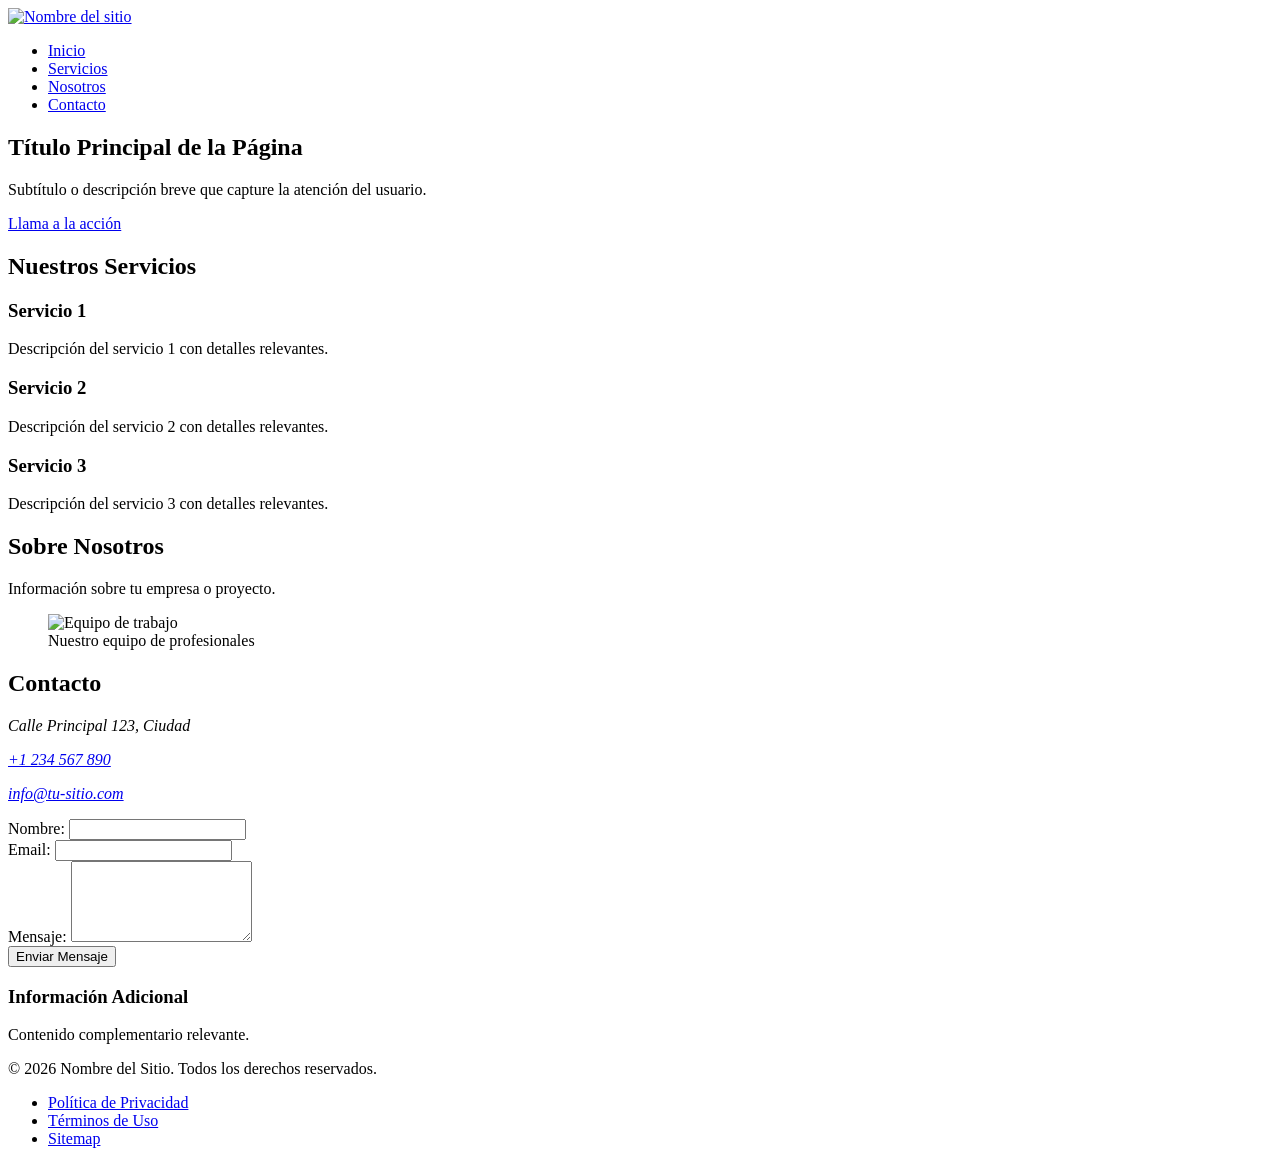
==== index.html @ bb4e2e6b "feat: estructura HTML semántica con SEO y favicon PWA-ready" ====
<!DOCTYPE html>
<html lang="es">
<head>
    <meta charset="UTF-8">
    <meta name="viewport" content="width=device-width, initial-scale=1.0">
    <meta name="description" content="portafolio personal">
    <meta name="keywords" content="portafolio, desarrollo web, programación">
    <meta name="author" content="valentin florez arbelaez">
    <meta name="robots" content="index, follow">
    
    <!-- Open Graph para redes sociales -->
    <meta property="og:title" content="mi portafolio profesional">
    <meta property="og:description" content="mi portafolio profesional">
    <meta property="og:type" content="website">
    <meta property="og:url" content="https://tu-sitio.com">
    <meta property="og:image" content="https://tu-sitio.com/imagen-og.jpg">
    
    <!-- Twitter Card -->
    <meta name="twitter:card" content="summary_large_image">
    <meta name="twitter:title" content="mi portafolio profesional">
    <meta name="twitter:description" content="mi portafolio profesional">
    
    <title>mi portafolio profesional</title>
    
    <link rel="icon" type="image/png" href="/images/favicon-96x96.png" sizes="96x96" />
    <link rel="icon" type="image/svg+xml" href="/images/favicon.svg" />
    <link rel="shortcut icon" href="/images/favicon.ico" />
    <link rel="apple-touch-icon" sizes="180x180" href="/images/apple-touch-icon.png" />
    <meta name="apple-mobile-web-app-title" content="Mi portafolio" />
    <link rel="manifest" href="/images/site.webmanifest" />
    
    <!-- CSS -->
    <link rel="stylesheet" href="styles.css">
</head>
<body>
    <!-- Header principal -->
    <header role="banner">
        <div class="container">
            <a href="/" class="logo">
                <img src="logo.png" alt="Nombre del sitio">
            </a>
            
            <!-- Navegación principal -->
            <nav role="navigation" aria-label="Navegación principal">
                <ul>
                    <li><a href="#inicio">Inicio</a></li>
                    <li><a href="#servicios">Servicios</a></li>
                    <li><a href="#nosotros">Nosotros</a></li>
                    <li><a href="#contacto">Contacto</a></li>
                </ul>
            </nav>
        </div>
    </header>
    
    <!-- Contenido principal -->
    <main role="main">
        <!-- Sección Hero -->
        <section id="inicio" aria-labelledby="hero-title">
            <div class="container">
                <h1 id="hero-title">Título Principal de la Página</h1>
                <p>Subtítulo o descripción breve que capture la atención del usuario.</p>
                <a href="#contacto" class="cta-button">Llama a la acción</a>
            </div>
        </section>
        
        <!-- Sección de servicios -->
        <section id="servicios" aria-labelledby="servicios-title">
            <div class="container">
                <h2 id="servicios-title">Nuestros Servicios</h2>
                
                <article class="service">
                    <h3>Servicio 1</h3>
                    <p>Descripción del servicio 1 con detalles relevantes.</p>
                </article>
                
                <article class="service">
                    <h3>Servicio 2</h3>
                    <p>Descripción del servicio 2 con detalles relevantes.</p>
                </article>
                
                <article class="service">
                    <h3>Servicio 3</h3>
                    <p>Descripción del servicio 3 con detalles relevantes.</p>
                </article>
            </div>
        </section>
        
        <!-- Sección sobre nosotros -->
        <section id="nosotros" aria-labelledby="nosotros-title">
            <div class="container">
                <h2 id="nosotros-title">Sobre Nosotros</h2>
                <p>Información sobre tu empresa o proyecto.</p>
                
                <figure>
                    <img src="equipo.jpg" alt="Equipo de trabajo">
                    <figcaption>Nuestro equipo de profesionales</figcaption>
                </figure>
            </div>
        </section>
        
        <!-- Sección de contacto -->
        <section id="contacto" aria-labelledby="contacto-title">
            <div class="container">
                <h2 id="contacto-title">Contacto</h2>
                
                <address>
                    <p>Calle Principal 123, Ciudad</p>
                    <p><a href="tel:+1234567890">+1 234 567 890</a></p>
                    <p><a href="mailto:info@tu-sitio.com">info@tu-sitio.com</a></p>
                </address>
                
                <form action="/enviar-formulario" method="POST">
                    <div class="form-group">
                        <label for="nombre">Nombre:</label>
                        <input type="text" id="nombre" name="nombre" required>
                    </div>
                    
                    <div class="form-group">
                        <label for="email">Email:</label>
                        <input type="email" id="email" name="email" required>
                    </div>
                    
                    <div class="form-group">
                        <label for="mensaje">Mensaje:</label>
                        <textarea id="mensaje" name="mensaje" rows="5" required></textarea>
                    </div>
                    
                    <button type="submit">Enviar Mensaje</button>
                </form>
            </div>
        </section>
    </main>
    
    <!-- Sidebar opcional -->
    <aside role="complementary" aria-label="Información adicional">
        <div class="container">
            <h3>Información Adicional</h3>
            <p>Contenido complementario relevante.</p>
        </div>
    </aside>
    
    <!-- Footer -->
    <footer role="contentinfo">
        <div class="container">
            <p>&copy; <time datetime="2026">2026</time> Nombre del Sitio. Todos los derechos reservados.</p>
            
            <nav aria-label="Navegación del footer">
                <ul>
                    <li><a href="/privacidad">Política de Privacidad</a></li>
                    <li><a href="/terminos">Términos de Uso</a></li>
                    <li><a href="/sitemap.xml">Sitemap</a></li>
                </ul>
            </nav>
        </div>
    </footer>
    
    <!-- JavaScript -->
    <script src="script.js" defer></script>
</body>
</html>
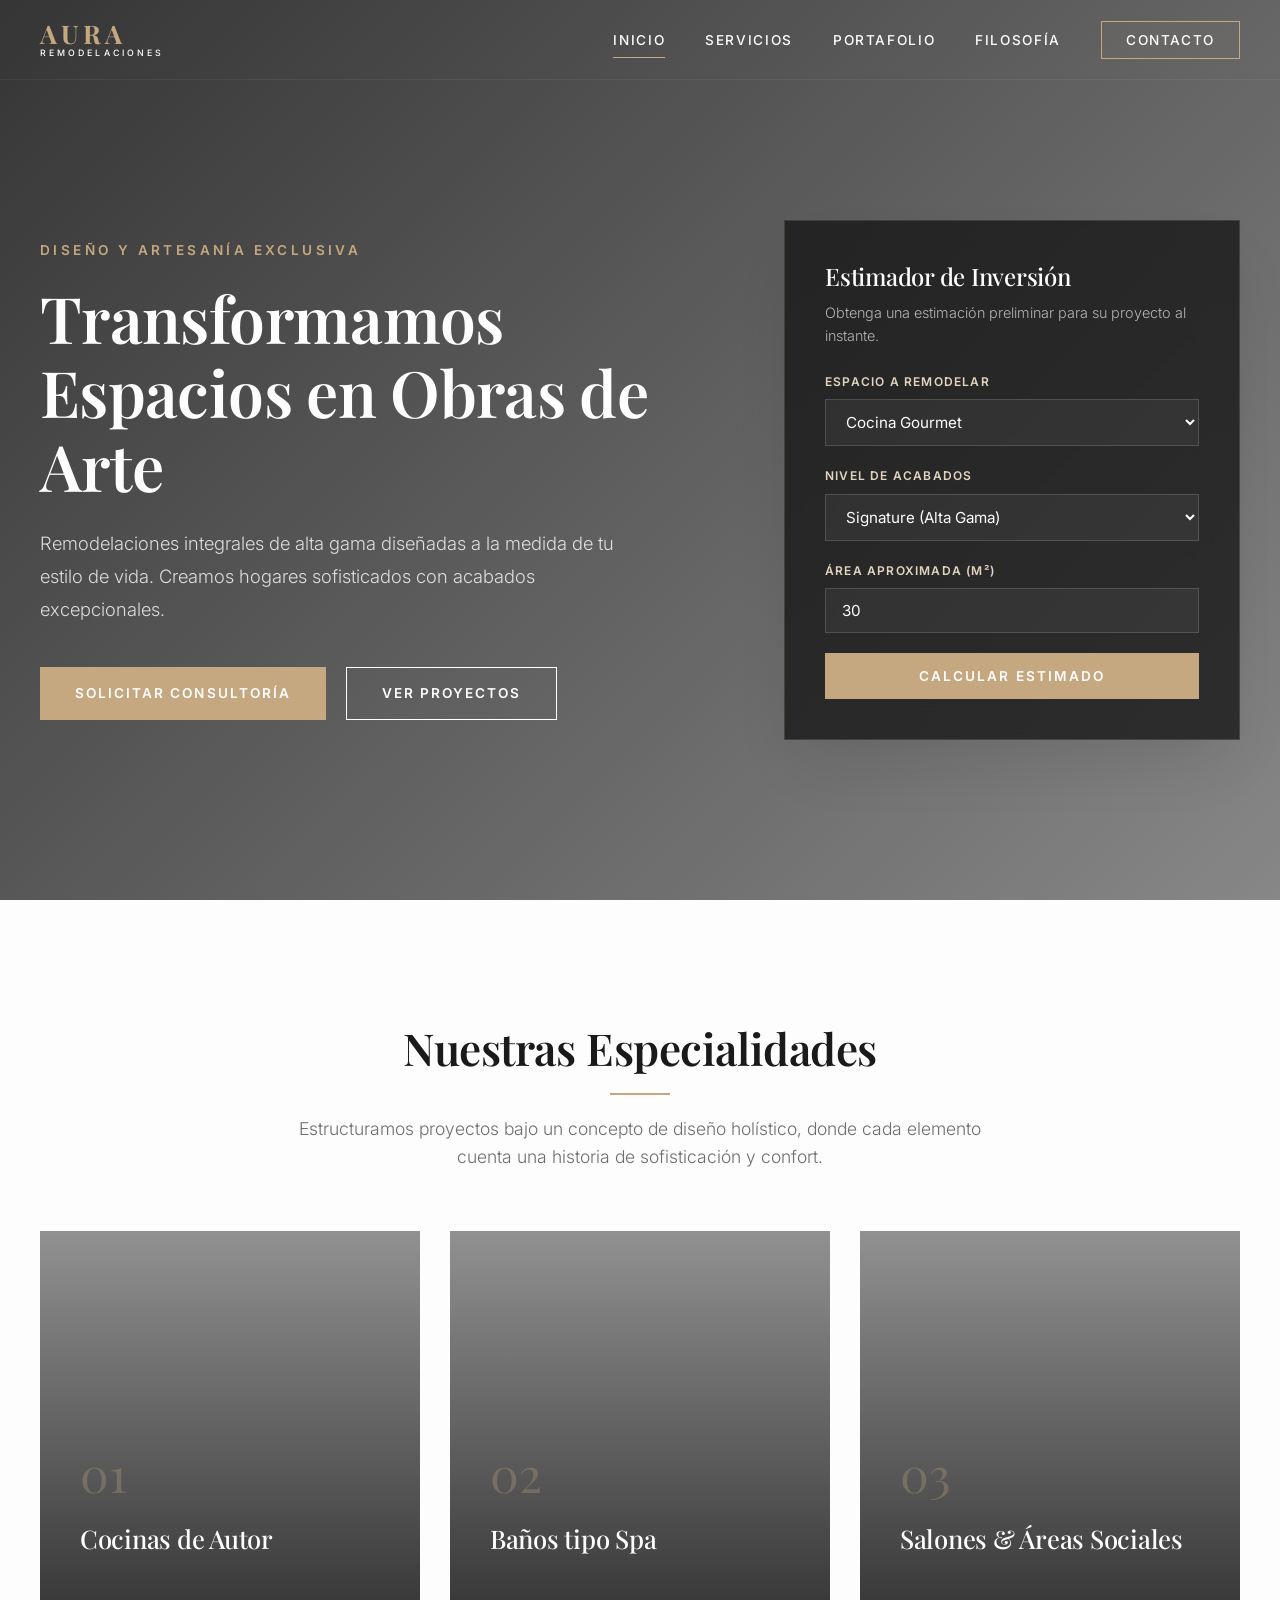
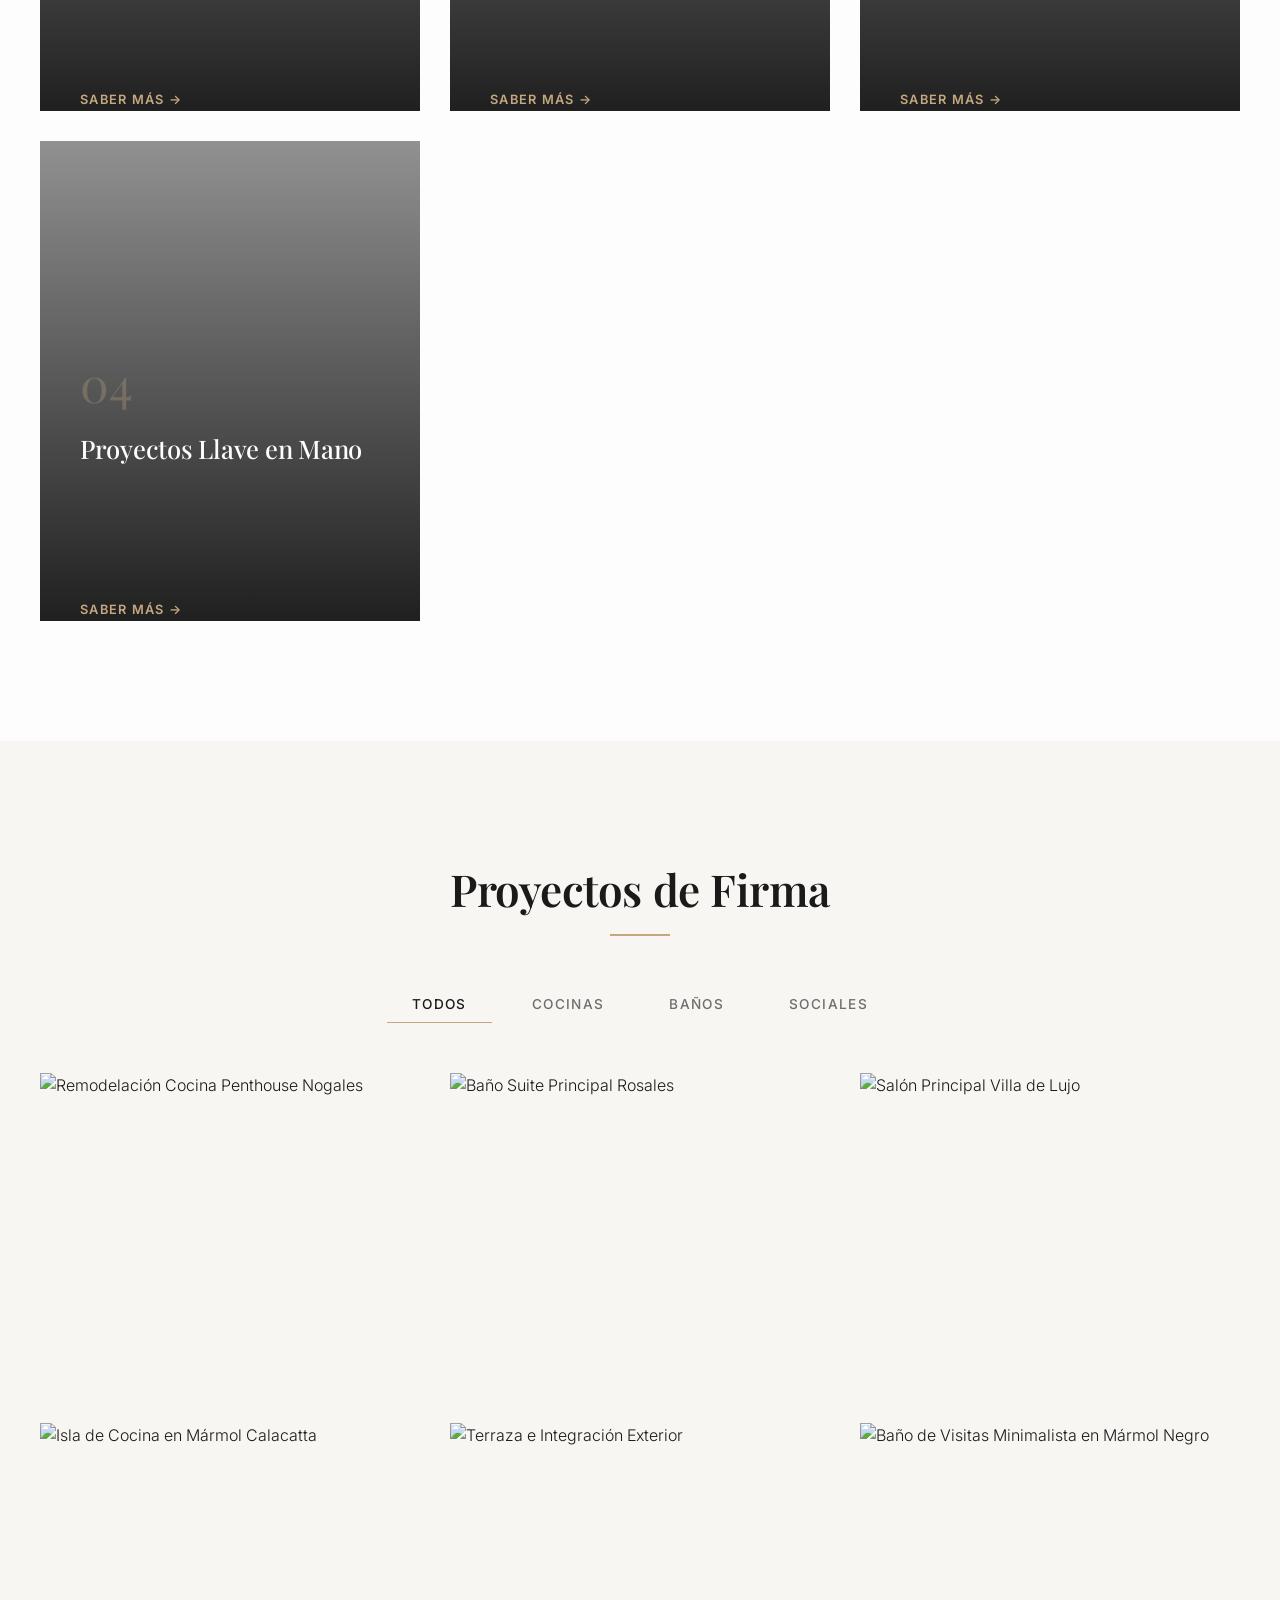
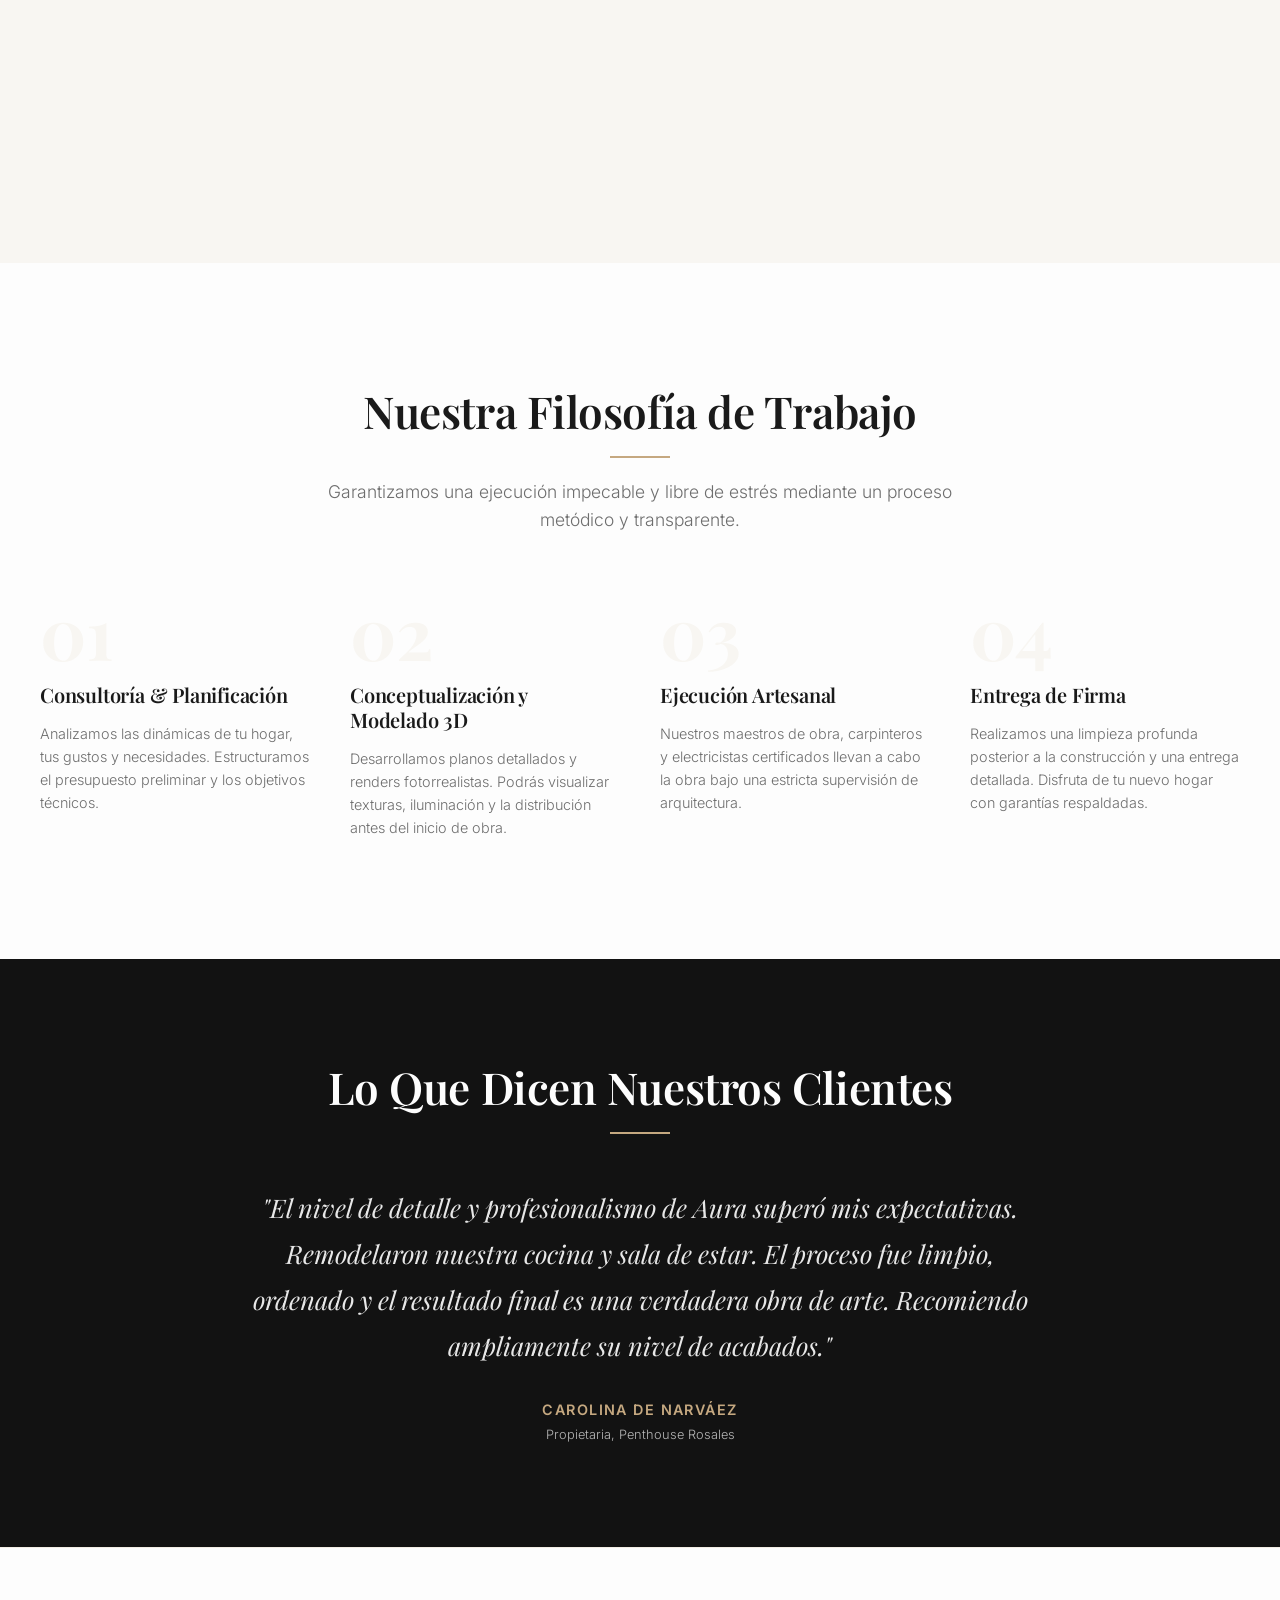
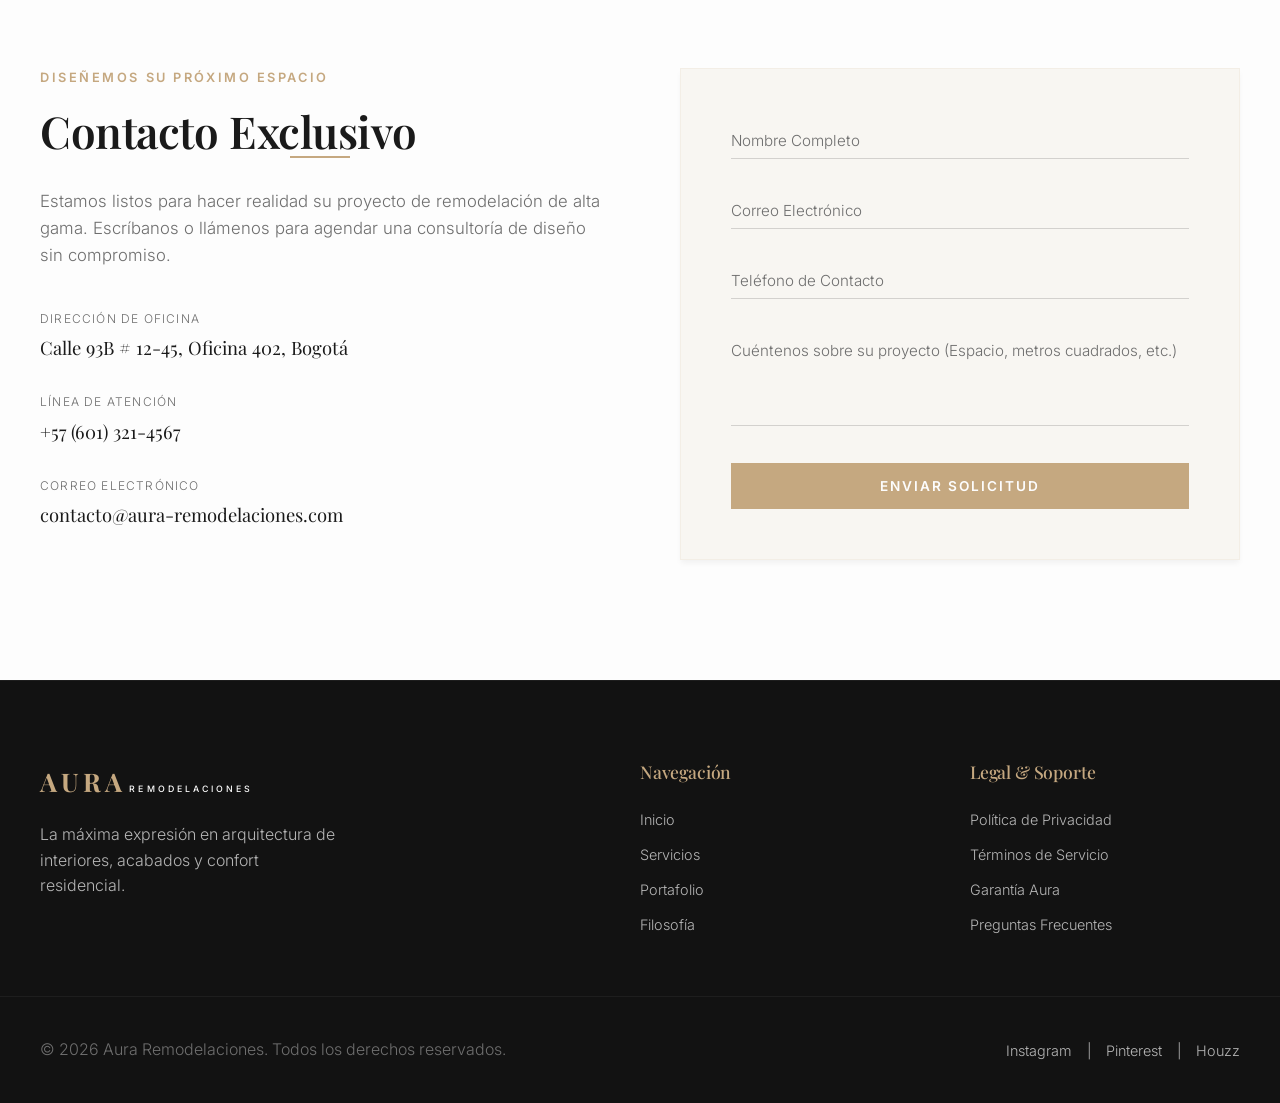
==== commit 8fbd90d0: "feat: agregar archivos CSS, JS y configuración VSCode" ====
--- a/index.html
+++ b/index.html
@@ -3,154 +3,423 @@
 <head>
     <meta charset="UTF-8">
     <meta name="viewport" content="width=device-width, initial-scale=1.0">
-    <meta name="description" content="portafolio personal">
-    <meta name="keywords" content="portafolio, desarrollo web, programación">
-    <meta name="author" content="valentin florez arbelaez">
+    <meta name="description" content="Aura Remodelaciones Premium - Firma de arquitectura y diseño especializada en remodelaciones de interiores de lujo, cocinas de autor, baños tipo spa y renovaciones integrales.">
+    <meta name="keywords" content="remodelaciones de lujo, diseño de interiores, cocinas premium, baños de lujo, remodelacion bogota, remodelacion madrid, acabados de lujo, arquitectura residencial">
+    <meta name="author" content="Aura Luxury Renovations">
     <meta name="robots" content="index, follow">
     
     <!-- Open Graph para redes sociales -->
-    <meta property="og:title" content="mi portafolio profesional">
-    <meta property="og:description" content="mi portafolio profesional">
+    <meta property="og:title" content="Aura | Remodelaciones de Lujo y Diseño de Interiores">
+    <meta property="og:description" content="Transformamos espacios ordinarios en obras de arte habitables. Remodelaciones de interiores exclusivas y acabados premium.">
     <meta property="og:type" content="website">
-    <meta property="og:url" content="https://tu-sitio.com">
-    <meta property="og:image" content="https://tu-sitio.com/imagen-og.jpg">
+    <meta property="og:url" content="https://aura-luxury-remodeling.com">
+    <meta property="og:image" content="https://images.unsplash.com/photo-1600210492486-724fe5c67fb0?auto=format&fit=crop&w=1200&q=80">
     
     <!-- Twitter Card -->
     <meta name="twitter:card" content="summary_large_image">
-    <meta name="twitter:title" content="mi portafolio profesional">
-    <meta name="twitter:description" content="mi portafolio profesional">
-    
-    <title>mi portafolio profesional</title>
-    
-    <link rel="icon" type="image/png" href="/images/favicon-96x96.png" sizes="96x96" />
-    <link rel="icon" type="image/svg+xml" href="/images/favicon.svg" />
-    <link rel="shortcut icon" href="/images/favicon.ico" />
-    <link rel="apple-touch-icon" sizes="180x180" href="/images/apple-touch-icon.png" />
-    <meta name="apple-mobile-web-app-title" content="Mi portafolio" />
-    <link rel="manifest" href="/images/site.webmanifest" />
+    <meta name="twitter:title" content="Aura | Remodelaciones Premium">
+    <meta name="twitter:description" content="Transformaciones de lujo con los más altos estándares de diseño y artesanía.">
+    <meta name="twitter:image" content="https://images.unsplash.com/photo-1600210492486-724fe5c67fb0?auto=format&fit=crop&w=1200&q=80">
+    
+    <title>Aura | Remodelaciones de Lujo y Diseño de Interiores Premium</title>
+    
+    <!-- Favicons -->
+    <link rel="icon" type="image/png" href="images/favicon-96x96.png" sizes="96x96" />
+    <link rel="icon" type="image/svg+xml" href="images/favicon.svg" />
+    <link rel="shortcut icon" href="images/favicon.ico" />
     
     <!-- CSS -->
     <link rel="stylesheet" href="styles.css">
 </head>
 <body>
-    <!-- Header principal -->
-    <header role="banner">
-        <div class="container">
-            <a href="/" class="logo">
-                <img src="logo.png" alt="Nombre del sitio">
+
+    <!-- Header Principal -->
+    <header class="main-header" role="banner" id="main-header">
+        <div class="container header-container">
+            <a href="#inicio" class="logo" id="header-logo">
+                <span class="logo-text">AURA</span>
+                <span class="logo-subtext">REMODELACIONES</span>
             </a>
             
-            <!-- Navegación principal -->
-            <nav role="navigation" aria-label="Navegación principal">
+            <!-- Navegación Principal -->
+            <nav role="navigation" aria-label="Navegación principal" class="nav-menu" id="nav-menu">
+                <ul>
+                    <li><a href="#inicio" class="nav-link active">Inicio</a></li>
+                    <li><a href="#servicios" class="nav-link">Servicios</a></li>
+                    <li><a href="#portafolio" class="nav-link">Portafolio</a></li>
+                    <li><a href="#filosofia" class="nav-link">Filosofía</a></li>
+                    <li><a href="#contacto" class="nav-link nav-btn">Contacto</a></li>
+                </ul>
+            </nav>
+            
+            <!-- Botón del menú móvil (Hamburguesa) -->
+            <button class="mobile-nav-toggle" aria-label="Abrir menú" aria-expanded="false" id="mobile-nav-toggle">
+                <span class="hamburger-bar"></span>
+                <span class="hamburger-bar"></span>
+                <span class="hamburger-bar"></span>
+            </button>
+        </div>
+    </header>
+    
+    <!-- Contenido Principal -->
+    <main role="main">
+        
+        <!-- Sección Hero -->
+        <section id="inicio" class="hero-section" aria-labelledby="hero-title">
+            <div class="hero-overlay"></div>
+            <div class="container hero-content-container">
+                <div class="hero-text-content">
+                    <span class="hero-tagline">DISEÑO Y ARTESANÍA EXCLUSIVA</span>
+                    <h1 id="hero-title">Transformamos Espacios en Obras de Arte</h1>
+                    <p>Remodelaciones integrales de alta gama diseñadas a la medida de tu estilo de vida. Creamos hogares sofisticados con acabados excepcionales.</p>
+                    <div class="hero-actions">
+                        <a href="#contacto" class="btn btn-primary">Solicitar Consultoría</a>
+                        <a href="#portafolio" class="btn btn-secondary" style="color: white; border-color: white;">Ver Proyectos</a>
+                    </div>
+                </div>
+                
+                <!-- Calculadora de Presupuesto Integrada (Inspirado en Buscador Premium) -->
+                <div class="estimator-widget" id="estimator-widget">
+                    <h3>Estimador de Inversión</h3>
+                    <p>Obtenga una estimación preliminar para su proyecto al instante.</p>
+                    
+                    <form id="estimator-form" onsubmit="return false;">
+                        <div class="form-row">
+                            <label for="est-espacio">Espacio a Remodelar</label>
+                            <select id="est-espacio" required>
+                                <option value="cocina">Cocina Gourmet</option>
+                                <option value="bano">Baño tipo Spa</option>
+                                <option value="sala">Salón Principal / Living</option>
+                                <option value="integral">Renovación Integral</option>
+                            </select>
+                        </div>
+                        
+                        <div class="form-row">
+                            <label for="est-acabados">Nivel de Acabados</label>
+                            <select id="est-acabados" required>
+                                <option value="signature">Signature (Alta Gama)</option>
+                                <option value="deluxe">Deluxe (Exclusivo)</option>
+                                <option value="royal">Royal Custom (Lujo Absoluto)</option>
+                            </select>
+                        </div>
+                        
+                        <div class="form-row">
+                            <label for="est-area">Área Aproximada (m²)</label>
+                            <input type="number" id="est-area" min="5" max="500" value="30" required>
+                        </div>
+                        
+                        <button type="button" class="btn btn-primary btn-block" id="calculate-btn">Calcular Estimado</button>
+                    </form>
+                    
+                    <!-- Resultados del Estimador (Oculto inicialmente) -->
+                    <div class="estimator-results" id="estimator-results" style="display: none;">
+                        <div class="results-value">
+                            <span class="results-label">Inversión Estimada:</span>
+                            <span class="price-range" id="price-range">$0.00</span>
+                        </div>
+                        <p class="results-note">Incluye diseño 3D, materiales de la gama seleccionada, mano de obra especializada e interventoría.</p>
+                        <button class="btn btn-outline-gold btn-block" id="send-estimate-btn">Reservar Consulta de Diseño</button>
+                    </div>
+                </div>
+            </div>
+        </section>
+        
+        <!-- Sección de Servicios -->
+        <section id="servicios" class="services-section reveal" aria-labelledby="services-title">
+            <div class="container">
+                <h2 id="services-title">Nuestras Especialidades</h2>
+                <p class="section-desc">Estructuramos proyectos bajo un concepto de diseño holístico, donde cada elemento cuenta una historia de sofisticación y confort.</p>
+                
+                <div class="services-grid">
+                    <!-- Servicio 1: Cocinas -->
+                    <article class="service-card" style="background-image: linear-gradient(to bottom, rgba(18,18,18,0.1), rgba(18,18,18,0.9)), url('https://images.unsplash.com/photo-1600585154526-990dced4db0d?auto=format&fit=crop&w=600&q=80');">
+                        <div class="service-card-content">
+                            <span class="service-num">01</span>
+                            <h3>Cocinas de Autor</h3>
+                            <p>Cocinas gourmet funcionales de concepto abierto con encimeras de cuarzo o mármol exótico, e integración inteligente de electrodomésticos.</p>
+                            <a href="#contacto" class="service-link">Saber Más &rarr;</a>
+                        </div>
+                    </article>
+                    
+                    <!-- Servicio 2: Baños -->
+                    <article class="service-card" style="background-image: linear-gradient(to bottom, rgba(18,18,18,0.1), rgba(18,18,18,0.9)), url('https://images.unsplash.com/photo-1552321554-5fecd8c7856a?auto=format&fit=crop&w=600&q=80');">
+                        <div class="service-card-content">
+                            <span class="service-num">02</span>
+                            <h3>Baños tipo Spa</h3>
+                            <p>Santuarios de relajación con duchas de lluvia empotradas, tinas exentas, grifería italiana empotrada y sistemas de iluminación circadiana.</p>
+                            <a href="#contacto" class="service-link">Saber Más &rarr;</a>
+                        </div>
+                    </article>
+                    
+                    <!-- Servicio 3: Zonas Sociales -->
+                    <article class="service-card" style="background-image: linear-gradient(to bottom, rgba(18,18,18,0.1), rgba(18,18,18,0.9)), url('https://images.unsplash.com/photo-1600607687939-ce8a6c25118c?auto=format&fit=crop&w=600&q=80');">
+                        <div class="service-card-content">
+                            <span class="service-num">03</span>
+                            <h3>Salones & Áreas Sociales</h3>
+                            <p>Salones y comedores distinguidos con carpintería arquitectónica a medida, paneles acústicos elegantes y chimeneas automatizadas.</p>
+                            <a href="#contacto" class="service-link">Saber Más &rarr;</a>
+                        </div>
+                    </article>
+                    
+                    <!-- Servicio 4: Remodelaciones Integrales -->
+                    <article class="service-card" style="background-image: linear-gradient(to bottom, rgba(18,18,18,0.1), rgba(18,18,18,0.9)), url('https://images.unsplash.com/photo-1600585154340-be6161a56a0c?auto=format&fit=crop&w=600&q=80');">
+                        <div class="service-card-content">
+                            <span class="service-num">04</span>
+                            <h3>Proyectos Llave en Mano</h3>
+                            <p>Renovaciones integrales residenciales. Gestionamos desde la conceptualización 3D inicial y los permisos, hasta el último detalle decorativo.</p>
+                            <a href="#contacto" class="service-link">Saber Más &rarr;</a>
+                        </div>
+                    </article>
+                </div>
+            </div>
+        </section>
+        
+        <!-- Sección Portafolio (Proyectos de Firma) -->
+        <section id="portafolio" class="portfolio-section reveal" aria-labelledby="portfolio-title">
+            <div class="container">
+                <h2 id="portfolio-title">Proyectos de Firma</h2>
+                
+                <!-- Filtros del Portafolio -->
+                <div class="portfolio-filters" id="portfolio-filters">
+                    <button class="filter-btn active" data-filter="all">Todos</button>
+                    <button class="filter-btn" data-filter="cocina">Cocinas</button>
+                    <button class="filter-btn" data-filter="bano">Baños</button>
+                    <button class="filter-btn" data-filter="social">Sociales</button>
+                </div>
+                
+                <!-- Grilla de Proyectos -->
+                <div class="portfolio-grid" id="portfolio-grid">
+                    <!-- Proyecto 1 -->
+                    <div class="portfolio-item show" data-category="cocina">
+                        <div class="portfolio-img-wrapper">
+                            <img src="https://images.unsplash.com/photo-1600585154526-990dced4db0d?auto=format&fit=crop&w=800&q=80" alt="Remodelación Cocina Penthouse Nogales" loading="lazy">
+                            <div class="portfolio-hover">
+                                <h3>Cocina Gourmet Nogales</h3>
+                                <span class="portfolio-loc">Bogotá, Colombia</span>
+                            </div>
+                        </div>
+                    </div>
+                    
+                    <!-- Proyecto 2 -->
+                    <div class="portfolio-item show" data-category="bano">
+                        <div class="portfolio-img-wrapper">
+                            <img src="https://images.unsplash.com/photo-1600566752355-35792bedcfea?auto=format&fit=crop&w=800&q=80" alt="Baño Suite Principal Rosales" loading="lazy">
+                            <div class="portfolio-hover">
+                                <h3>Baño Suite Principal</h3>
+                                <span class="portfolio-loc">Rosales</span>
+                            </div>
+                        </div>
+                    </div>
+                    
+                    <!-- Proyecto 3 -->
+                    <div class="portfolio-item show" data-category="social">
+                        <div class="portfolio-img-wrapper">
+                            <img src="https://images.unsplash.com/photo-1600607687939-ce8a6c25118c?auto=format&fit=crop&w=800&q=80" alt="Salón Principal Villa de Lujo" loading="lazy">
+                            <div class="portfolio-hover">
+                                <h3>Salón Social Moderno</h3>
+                                <span class="portfolio-loc">Sotogrande</span>
+                            </div>
+                        </div>
+                    </div>
+                    
+                    <!-- Proyecto 4 -->
+                    <div class="portfolio-item show" data-category="cocina">
+                        <div class="portfolio-img-wrapper">
+                            <img src="https://images.unsplash.com/photo-1600210492486-724fe5c67fb0?auto=format&fit=crop&w=800&q=80" alt="Isla de Cocina en Mármol Calacatta" loading="lazy">
+                            <div class="portfolio-hover">
+                                <h3>Cocina Mármol Calacatta</h3>
+                                <span class="portfolio-loc">Chía</span>
+                            </div>
+                        </div>
+                    </div>
+                    
+                    <!-- Proyecto 5 -->
+                    <div class="portfolio-item show" data-category="social">
+                        <div class="portfolio-img-wrapper">
+                            <img src="https://images.unsplash.com/photo-1600585154340-be6161a56a0c?auto=format&fit=crop&w=800&q=80" alt="Terraza e Integración Exterior" loading="lazy">
+                            <div class="portfolio-hover">
+                                <h3>Integración Interior/Exterior</h3>
+                                <span class="portfolio-loc">La Cabrera</span>
+                            </div>
+                        </div>
+                    </div>
+                    
+                    <!-- Proyecto 6 -->
+                    <div class="portfolio-item show" data-category="bano">
+                        <div class="portfolio-img-wrapper">
+                            <img src="https://images.unsplash.com/photo-1584622650111-993a426fbf0a?auto=format&fit=crop&w=800&q=80" alt="Baño de Visitas Minimalista en Mármol Negro" loading="lazy">
+                            <div class="portfolio-hover">
+                                <h3>Tocador en Mármol Nero Marquina</h3>
+                                <span class="portfolio-loc">Santa Ana</span>
+                            </div>
+                        </div>
+                    </div>
+                </div>
+            </div>
+        </section>
+        
+        <!-- Sección de Filosofía / Nuestra Metodología -->
+        <section id="filosofia" class="philosophy-section reveal" aria-labelledby="philosophy-title">
+            <div class="container">
+                <h2 id="philosophy-title">Nuestra Filosofía de Trabajo</h2>
+                <p class="section-desc">Garantizamos una ejecución impecable y libre de estrés mediante un proceso metódico y transparente.</p>
+                
+                <div class="process-timeline">
+                    <!-- Paso 1 -->
+                    <div class="timeline-step">
+                        <div class="step-number">01</div>
+                        <div class="step-content">
+                            <h3>Consultoría & Planificación</h3>
+                            <p>Analizamos las dinámicas de tu hogar, tus gustos y necesidades. Estructuramos el presupuesto preliminar y los objetivos técnicos.</p>
+                        </div>
+                    </div>
+                    
+                    <!-- Paso 2 -->
+                    <div class="timeline-step">
+                        <div class="step-number">02</div>
+                        <div class="step-content">
+                            <h3>Conceptualización y Modelado 3D</h3>
+                            <p>Desarrollamos planos detallados y renders fotorrealistas. Podrás visualizar texturas, iluminación y la distribución antes del inicio de obra.</p>
+                        </div>
+                    </div>
+                    
+                    <!-- Paso 3 -->
+                    <div class="timeline-step">
+                        <div class="step-number">03</div>
+                        <div class="step-content">
+                            <h3>Ejecución Artesanal</h3>
+                            <p>Nuestros maestros de obra, carpinteros y electricistas certificados llevan a cabo la obra bajo una estricta supervisión de arquitectura.</p>
+                        </div>
+                    </div>
+                    
+                    <!-- Paso 4 -->
+                    <div class="timeline-step">
+                        <div class="step-number">04</div>
+                        <div class="step-content">
+                            <h3>Entrega de Firma</h3>
+                            <p>Realizamos una limpieza profunda posterior a la construcción y una entrega detallada. Disfruta de tu nuevo hogar con garantías respaldadas.</p>
+                        </div>
+                    </div>
+                </div>
+            </div>
+        </section>
+        
+        <!-- Sección de Testimonios -->
+        <section class="testimonials-section reveal" aria-labelledby="testimonials-title">
+            <div class="container">
+                <h2 id="testimonials-title">Lo Que Dicen Nuestros Clientes</h2>
+                
+                <div class="testimonial-container">
+                    <div class="testimonial-slide active">
+                        <p class="quote">"El nivel de detalle y profesionalismo de Aura superó mis expectativas. Remodelaron nuestra cocina y sala de estar. El proceso fue limpio, ordenado y el resultado final es una verdadera obra de arte. Recomiendo ampliamente su nivel de acabados."</p>
+                        <span class="client-name">Carolina de Narváez</span>
+                        <span class="client-title">Propietaria, Penthouse Rosales</span>
+                    </div>
+                </div>
+            </div>
+        </section>
+        
+        <!-- Sección de Contacto -->
+        <section id="contacto" class="contact-section reveal" aria-labelledby="contact-title">
+            <div class="container contact-grid">
+                <!-- Información de Contacto -->
+                <div class="contact-info">
+                    <span class="contact-subtitle">DISEÑEMOS SU PRÓXIMO ESPACIO</span>
+                    <h2 id="contact-title" style="text-align: left; margin-bottom: 30px; padding-bottom: 0;">Contacto Exclusivo</h2>
+                    <p class="contact-desc">Estamos listos para hacer realidad su proyecto de remodelación de alta gama. Escríbanos o llámenos para agendar una consultoría de diseño sin compromiso.</p>
+                    
+                    <address class="contact-details">
+                        <div class="contact-item">
+                            <span class="item-label">Dirección de Oficina</span>
+                            <span class="item-val">Calle 93B # 12-45, Oficina 402, Bogotá</span>
+                        </div>
+                        <div class="contact-item">
+                            <span class="item-label">Línea de Atención</span>
+                            <a href="tel:+576013214567" class="item-val">+57 (601) 321-4567</a>
+                        </div>
+                        <div class="contact-item">
+                            <span class="item-label">Correo Electrónico</span>
+                            <a href="mailto:info@aura-remodelaciones.com" class="item-val">contacto@aura-remodelaciones.com</a>
+                        </div>
+                    </address>
+                </div>
+                
+                <!-- Formulario de Contacto -->
+                <div class="contact-form-wrapper">
+                    <form action="#" method="POST" class="premium-form" id="contact-form">
+                        <div class="input-group">
+                            <input type="text" id="nombre" name="nombre" required placeholder=" ">
+                            <label for="nombre">Nombre Completo</label>
+                        </div>
+                        
+                        <div class="input-group">
+                            <input type="email" id="email" name="email" required placeholder=" ">
+                            <label for="email">Correo Electrónico</label>
+                        </div>
+                        
+                        <div class="input-group">
+                            <input type="tel" id="telefono" name="telefono" placeholder=" ">
+                            <label for="telefono">Teléfono de Contacto</label>
+                        </div>
+                        
+                        <div class="input-group">
+                            <textarea id="mensaje" name="mensaje" rows="4" required placeholder=" "></textarea>
+                            <label for="mensaje">Cuéntenos sobre su proyecto (Espacio, metros cuadrados, etc.)</label>
+                        </div>
+                        
+                        <button type="submit" class="btn btn-primary btn-block">Enviar Solicitud</button>
+                    </form>
+                    
+                    <!-- Confirmación de Formulario (Oculto) -->
+                    <div class="form-success-msg" id="form-success-msg" style="display: none;">
+                        <h3>¡Solicitud Recibida!</h3>
+                        <p>Uno de nuestros asesores de diseño se pondrá en contacto con usted en un plazo máximo de 24 horas hábiles.</p>
+                    </div>
+                </div>
+            </div>
+        </section>
+        
+    </main>
+    
+    <!-- Footer -->
+    <footer role="contentinfo" class="main-footer">
+        <div class="container footer-grid">
+            <div class="footer-col brand-col">
+                <span class="logo-text">AURA</span>
+                <span class="logo-subtext">REMODELACIONES</span>
+                <p>La máxima expresión en arquitectura de interiores, acabados y confort residencial.</p>
+            </div>
+            
+            <div class="footer-col links-col">
+                <h3>Navegación</h3>
                 <ul>
                     <li><a href="#inicio">Inicio</a></li>
                     <li><a href="#servicios">Servicios</a></li>
-                    <li><a href="#nosotros">Nosotros</a></li>
-                    <li><a href="#contacto">Contacto</a></li>
+                    <li><a href="#portafolio">Portafolio</a></li>
+                    <li><a href="#filosofia">Filosofía</a></li>
                 </ul>
-            </nav>
+            </div>
+            
+            <div class="footer-col legal-col">
+                <h3>Legal & Soporte</h3>
+                <ul>
+                    <li><a href="#">Política de Privacidad</a></li>
+                    <li><a href="#">Términos de Servicio</a></li>
+                    <li><a href="#">Garantía Aura</a></li>
+                    <li><a href="#">Preguntas Frecuentes</a></li>
+                </ul>
+            </div>
         </div>
-    </header>
-    
-    <!-- Contenido principal -->
-    <main role="main">
-        <!-- Sección Hero -->
-        <section id="inicio" aria-labelledby="hero-title">
-            <div class="container">
-                <h1 id="hero-title">Título Principal de la Página</h1>
-                <p>Subtítulo o descripción breve que capture la atención del usuario.</p>
-                <a href="#contacto" class="cta-button">Llama a la acción</a>
-            </div>
-        </section>
-        
-        <!-- Sección de servicios -->
-        <section id="servicios" aria-labelledby="servicios-title">
-            <div class="container">
-                <h2 id="servicios-title">Nuestros Servicios</h2>
-                
-                <article class="service">
-                    <h3>Servicio 1</h3>
-                    <p>Descripción del servicio 1 con detalles relevantes.</p>
-                </article>
-                
-                <article class="service">
-                    <h3>Servicio 2</h3>
-                    <p>Descripción del servicio 2 con detalles relevantes.</p>
-                </article>
-                
-                <article class="service">
-                    <h3>Servicio 3</h3>
-                    <p>Descripción del servicio 3 con detalles relevantes.</p>
-                </article>
-            </div>
-        </section>
-        
-        <!-- Sección sobre nosotros -->
-        <section id="nosotros" aria-labelledby="nosotros-title">
-            <div class="container">
-                <h2 id="nosotros-title">Sobre Nosotros</h2>
-                <p>Información sobre tu empresa o proyecto.</p>
-                
-                <figure>
-                    <img src="equipo.jpg" alt="Equipo de trabajo">
-                    <figcaption>Nuestro equipo de profesionales</figcaption>
-                </figure>
-            </div>
-        </section>
-        
-        <!-- Sección de contacto -->
-        <section id="contacto" aria-labelledby="contacto-title">
-            <div class="container">
-                <h2 id="contacto-title">Contacto</h2>
-                
-                <address>
-                    <p>Calle Principal 123, Ciudad</p>
-                    <p><a href="tel:+1234567890">+1 234 567 890</a></p>
-                    <p><a href="mailto:info@tu-sitio.com">info@tu-sitio.com</a></p>
-                </address>
-                
-                <form action="/enviar-formulario" method="POST">
-                    <div class="form-group">
-                        <label for="nombre">Nombre:</label>
-                        <input type="text" id="nombre" name="nombre" required>
-                    </div>
-                    
-                    <div class="form-group">
-                        <label for="email">Email:</label>
-                        <input type="email" id="email" name="email" required>
-                    </div>
-                    
-                    <div class="form-group">
-                        <label for="mensaje">Mensaje:</label>
-                        <textarea id="mensaje" name="mensaje" rows="5" required></textarea>
-                    </div>
-                    
-                    <button type="submit">Enviar Mensaje</button>
-                </form>
-            </div>
-        </section>
-    </main>
-    
-    <!-- Sidebar opcional -->
-    <aside role="complementary" aria-label="Información adicional">
-        <div class="container">
-            <h3>Información Adicional</h3>
-            <p>Contenido complementario relevante.</p>
-        </div>
-    </aside>
-    
-    <!-- Footer -->
-    <footer role="contentinfo">
-        <div class="container">
-            <p>&copy; <time datetime="2026">2026</time> Nombre del Sitio. Todos los derechos reservados.</p>
-            
-            <nav aria-label="Navegación del footer">
-                <ul>
-                    <li><a href="/privacidad">Política de Privacidad</a></li>
-                    <li><a href="/terminos">Términos de Uso</a></li>
-                    <li><a href="/sitemap.xml">Sitemap</a></li>
-                </ul>
-            </nav>
+        
+        <div class="container footer-bottom">
+            <p>&copy; <time datetime="2026">2026</time> Aura Remodelaciones. Todos los derechos reservados.</p>
+            <div class="social-links">
+                <a href="#" aria-label="Instagram">Instagram</a>
+                <span>|</span>
+                <a href="#" aria-label="Pinterest">Pinterest</a>
+                <span>|</span>
+                <a href="#" aria-label="Houzz">Houzz</a>
+            </div>
         </div>
     </footer>
     
--- a/styles.css
+++ b/styles.css
@@ -0,0 +1,1145 @@
+@import url('https://fonts.googleapis.com/css2?family=Inter:wght@300;400;500;600;700&family=Playfair+Display:ital,wght@0,400;0,600;0,700;1,400&display=swap');
+
+/* ==========================================
+   SISTEMA DE DISEÑO & VARIABLES
+   ========================================== */
+:root {
+    --primary: #C5A880;        /* Gold Champagne / Bronze */
+    --primary-dark: #A88F6C;
+    --primary-light: #E2D4C1;
+    --bg-dark: #121212;        /* Rich Obsidian / Charcoal */
+    --bg-light: #FDFDFD;       /* Soft Pristine White */
+    --bg-alt: #F8F6F2;         /* Warm Alabaster */
+    --text-dark: #1A1A1A;      /* Elegant Black */
+    --text-light: #FDFDFD;
+    --text-muted: #6E6E6E;     /* Medium Warm Gray */
+    --text-muted-light: #B5B5B5;
+    
+    --font-heading: 'Playfair Display', Georgia, serif;
+    --font-body: 'Inter', system-ui, -apple-system, sans-serif;
+    
+    --border-color: rgba(197, 168, 128, 0.2);
+    --border-color-dark: rgba(255, 255, 255, 0.1);
+    
+    --shadow-sm: 0 4px 6px -1px rgba(0, 0, 0, 0.05);
+    --shadow-md: 0 10px 15px -3px rgba(0, 0, 0, 0.08), 0 4px 6px -2px rgba(0, 0, 0, 0.04);
+    --shadow-lg: 0 20px 25px -5px rgba(0, 0, 0, 0.1), 0 10px 10px -5px rgba(0, 0, 0, 0.04);
+    --shadow-premium: 0 30px 60px -15px rgba(28, 28, 28, 0.12);
+    
+    --transition-smooth: all 0.5s cubic-bezier(0.16, 1, 0.3, 1);
+    --transition-fast: all 0.25s cubic-bezier(0.4, 0, 0.2, 1);
+    
+    --header-height: 80px;
+}
+
+/* ==========================================
+   RESET & ESTILOS BASE
+   ========================================== */
+*, *::before, *::after {
+    box-sizing: border-box;
+    margin: 0;
+    padding: 0;
+}
+
+html {
+    scroll-behavior: smooth;
+    font-size: 16px;
+    -webkit-font-smoothing: antialiased;
+}
+
+body {
+    font-family: var(--font-body);
+    font-weight: 300;
+    line-height: 1.6;
+    color: var(--text-dark);
+    background-color: var(--bg-light);
+    overflow-x: hidden;
+}
+
+/* Scrollbar personalizado */
+::-webkit-scrollbar {
+    width: 8px;
+}
+::-webkit-scrollbar-track {
+    background: var(--bg-alt);
+}
+::-webkit-scrollbar-thumb {
+    background: var(--primary-light);
+    border-radius: 4px;
+}
+::-webkit-scrollbar-thumb:hover {
+    background: var(--primary);
+}
+
+/* Selección de Texto */
+::selection {
+    background-color: var(--primary-light);
+    color: var(--text-dark);
+}
+
+/* Tipografía */
+h1, h2, h3, h4, h5, h6 {
+    font-family: var(--font-heading);
+    font-weight: 600;
+    line-height: 1.25;
+    letter-spacing: -0.01em;
+}
+
+h1 {
+    font-size: clamp(2.5rem, 5vw, 4.5rem);
+    font-weight: 600;
+}
+
+h2 {
+    font-size: clamp(2rem, 3.5vw, 2.75rem);
+    text-align: center;
+    position: relative;
+    padding-bottom: 20px;
+    margin-bottom: 50px;
+}
+
+h2::after {
+    content: '';
+    position: absolute;
+    bottom: 0;
+    left: 50%;
+    transform: translateX(-50%);
+    width: 60px;
+    height: 2px;
+    background-color: var(--primary);
+}
+
+p {
+    font-size: 1rem;
+    color: var(--text-muted);
+}
+
+a {
+    text-decoration: none;
+    color: inherit;
+    transition: var(--transition-fast);
+}
+
+ul {
+    list-style: none;
+}
+
+img {
+    max-width: 100%;
+    height: auto;
+    display: block;
+}
+
+/* ==========================================
+   COMPONENTES COMUNES / UTILIDADES
+   ========================================== */
+.container {
+    width: 100%;
+    max-width: 1300px;
+    margin: 0 auto;
+    padding: 0 40px;
+}
+
+@media (max-width: 768px) {
+    .container {
+        padding: 0 20px;
+    }
+}
+
+/* Botones Premium */
+.btn {
+    display: inline-flex;
+    align-items: center;
+    justify-content: center;
+    padding: 15px 35px;
+    font-family: var(--font-body);
+    font-size: 0.85rem;
+    font-weight: 600;
+    letter-spacing: 0.15em;
+    text-transform: uppercase;
+    border-radius: 0;
+    transition: var(--transition-smooth);
+    position: relative;
+    overflow: hidden;
+    cursor: pointer;
+    border: none;
+}
+
+.btn-primary {
+    background-color: var(--primary);
+    color: var(--text-light);
+}
+
+.btn-primary:hover {
+    background-color: var(--text-dark);
+    transform: translateY(-2px);
+    box-shadow: var(--shadow-md);
+}
+
+.btn-secondary {
+    background-color: transparent;
+    color: var(--text-dark);
+    border: 1px solid var(--text-dark);
+}
+
+.btn-secondary:hover {
+    background-color: var(--text-dark);
+    color: var(--text-light);
+    transform: translateY(-2px);
+}
+
+.btn-outline-gold {
+    background-color: transparent;
+    color: var(--primary);
+    border: 1px solid var(--primary);
+}
+
+.btn-outline-gold:hover {
+    background-color: var(--primary);
+    color: var(--text-light);
+    transform: translateY(-2px);
+}
+
+/* Efecto de Carga Animada (Fade In) */
+.reveal {
+    opacity: 0;
+    transform: translateY(30px);
+    transition: opacity 0.8s ease, transform 0.8s ease;
+}
+
+.reveal.active {
+    opacity: 1;
+    transform: translateY(0);
+}
+
+/* ==========================================
+   HEADER & NAVBAR
+   ========================================== */
+.main-header {
+    position: fixed;
+    top: 0;
+    left: 0;
+    width: 100%;
+    height: var(--header-height);
+    background-color: transparent;
+    z-index: 1000;
+    transition: var(--transition-smooth);
+    border-bottom: 1px solid rgba(255, 255, 255, 0.05);
+}
+
+.main-header.scrolled {
+    background-color: rgba(18, 18, 18, 0.95);
+    backdrop-filter: blur(10px);
+    height: 70px;
+    border-bottom: 1px solid rgba(197, 168, 128, 0.15);
+    box-shadow: var(--shadow-sm);
+}
+
+.header-container {
+    height: 100%;
+    display: flex;
+    align-items: center;
+    justify-content: space-between;
+}
+
+.logo {
+    display: flex;
+    flex-direction: column;
+    line-height: 1;
+}
+
+.logo-text {
+    font-family: var(--font-heading);
+    font-size: 1.6rem;
+    font-weight: 700;
+    letter-spacing: 0.15em;
+    color: var(--primary);
+    transition: var(--transition-smooth);
+}
+
+.scrolled .logo-text {
+    font-size: 1.4rem;
+}
+
+.logo-subtext {
+    font-family: var(--font-body);
+    font-size: 0.55rem;
+    font-weight: 500;
+    letter-spacing: 0.35em;
+    color: var(--text-light);
+    margin-top: 2px;
+}
+
+.scrolled .logo-subtext {
+    color: var(--text-muted-light);
+}
+
+/* Menú de Navegación */
+.nav-menu ul {
+    display: flex;
+    align-items: center;
+    gap: 40px;
+}
+
+.nav-link {
+    font-size: 0.85rem;
+    font-weight: 500;
+    text-transform: uppercase;
+    letter-spacing: 0.12em;
+    color: var(--text-light);
+    position: relative;
+    padding: 10px 0;
+}
+
+.main-header.scrolled .nav-link {
+    color: var(--text-light);
+}
+
+.main-header.scrolled .nav-link:hover {
+    color: var(--primary);
+}
+
+.nav-link::after {
+    content: '';
+    position: absolute;
+    bottom: 0;
+    left: 0;
+    width: 0;
+    height: 1px;
+    background-color: var(--primary);
+    transition: var(--transition-fast);
+}
+
+.nav-link:hover::after,
+.nav-link.active::after {
+    width: 100%;
+}
+
+.nav-btn {
+    border: 1px solid var(--primary);
+    padding: 10px 24px;
+    background-color: rgba(197, 168, 128, 0.05);
+    transition: var(--transition-smooth);
+}
+
+.nav-btn:hover {
+    background-color: var(--primary);
+    color: var(--text-dark) !important;
+}
+
+.nav-btn::after {
+    display: none;
+}
+
+/* Hamburguesa móvil */
+.mobile-nav-toggle {
+    display: none;
+    background: none;
+    border: none;
+    cursor: pointer;
+    flex-direction: column;
+    gap: 6px;
+    z-index: 1100;
+}
+
+.hamburger-bar {
+    width: 25px;
+    height: 2px;
+    background-color: var(--text-light);
+    transition: var(--transition-fast);
+}
+
+/* ==========================================
+   SECCIÓN HERO
+   ========================================== */
+.hero-section {
+    position: relative;
+    min-height: 100vh;
+    display: flex;
+    align-items: center;
+    padding-top: calc(var(--header-height) + 40px);
+    padding-bottom: 60px;
+    background-image: url('https://images.unsplash.com/photo-1600585154526-990dced4db0d?auto=format&fit=crop&w=1920&q=80');
+    background-size: cover;
+    background-position: center;
+    color: var(--text-light);
+    overflow: hidden;
+}
+
+.hero-overlay {
+    position: absolute;
+    top: 0;
+    left: 0;
+    width: 100%;
+    height: 100%;
+    background: linear-gradient(135deg, rgba(18, 18, 18, 0.85) 0%, rgba(18, 18, 18, 0.5) 100%);
+    z-index: 1;
+}
+
+.hero-content-container {
+    position: relative;
+    z-index: 2;
+    display: grid;
+    grid-template-columns: 1.2fr 0.8fr;
+    gap: 60px;
+    align-items: center;
+    width: 100%;
+}
+
+.hero-text-content {
+    animation: fadeInUp 1s ease-out;
+}
+
+.hero-tagline {
+    font-family: var(--font-body);
+    font-size: 0.85rem;
+    font-weight: 600;
+    letter-spacing: 0.25em;
+    color: var(--primary);
+    margin-bottom: 20px;
+    display: block;
+}
+
+.hero-text-content h1 {
+    font-family: var(--font-heading);
+    margin-bottom: 25px;
+    line-height: 1.15;
+}
+
+.hero-text-content p {
+    font-size: 1.15rem;
+    line-height: 1.8;
+    color: rgba(255, 255, 255, 0.8);
+    margin-bottom: 40px;
+    max-width: 600px;
+}
+
+.hero-actions {
+    display: flex;
+    gap: 20px;
+}
+
+/* Widget Estimador (Estilo Buscador LuxuryEstate) */
+.estimator-widget {
+    background: rgba(18, 18, 18, 0.75);
+    backdrop-filter: blur(20px);
+    border: 1px solid var(--border-color);
+    padding: 40px;
+    box-shadow: var(--shadow-premium);
+    animation: fadeIn 1.2s ease-out;
+}
+
+.estimator-widget h3 {
+    font-size: 1.5rem;
+    color: var(--text-light);
+    margin-bottom: 10px;
+    font-weight: 500;
+}
+
+.estimator-widget p {
+    font-size: 0.9rem;
+    color: var(--text-muted-light);
+    margin-bottom: 25px;
+}
+
+.form-row {
+    margin-bottom: 20px;
+    display: flex;
+    flex-direction: column;
+    gap: 8px;
+}
+
+.form-row label {
+    font-size: 0.75rem;
+    font-weight: 600;
+    text-transform: uppercase;
+    letter-spacing: 0.1em;
+    color: var(--primary-light);
+}
+
+.form-row select,
+.form-row input {
+    background: rgba(255, 255, 255, 0.05);
+    border: 1px solid rgba(255, 255, 255, 0.15);
+    padding: 12px 16px;
+    color: var(--text-light);
+    font-family: var(--font-body);
+    font-size: 0.95rem;
+    transition: var(--transition-fast);
+    outline: none;
+}
+
+.form-row select:focus,
+.form-row input:focus {
+    border-color: var(--primary);
+    background: rgba(255, 255, 255, 0.1);
+}
+
+.form-row select option {
+    background-color: var(--bg-dark);
+    color: var(--text-light);
+}
+
+.btn-block {
+    width: 100%;
+}
+
+/* Resultados del Estimador */
+.estimator-results {
+    margin-top: 25px;
+    padding-top: 25px;
+    border-top: 1px dashed rgba(197, 168, 128, 0.3);
+    animation: fadeIn 0.5s ease-out;
+}
+
+.results-value {
+    display: flex;
+    flex-direction: column;
+    margin-bottom: 15px;
+}
+
+.results-label {
+    font-size: 0.8rem;
+    text-transform: uppercase;
+    letter-spacing: 0.1em;
+    color: var(--text-muted-light);
+}
+
+.price-range {
+    font-size: 2.2rem;
+    font-family: var(--font-heading);
+    color: var(--primary);
+    font-weight: 700;
+    margin-top: 5px;
+}
+
+.results-note {
+    font-size: 0.8rem !important;
+    line-height: 1.4 !important;
+    margin-bottom: 20px !important;
+}
+
+/* ==========================================
+   SECCIÓN SERVICIOS
+   ========================================== */
+.services-section {
+    padding: 120px 0;
+    background-color: var(--bg-light);
+}
+
+.section-desc {
+    text-align: center;
+    max-width: 700px;
+    margin: -30px auto 60px auto;
+    font-size: 1.1rem;
+}
+
+.services-grid {
+    display: grid;
+    grid-template-columns: repeat(auto-fit, minmax(280px, 1fr));
+    gap: 30px;
+}
+
+.service-card {
+    height: 480px;
+    background-size: cover;
+    background-position: center;
+    position: relative;
+    display: flex;
+    align-items: flex-end;
+    padding: 40px;
+    transition: var(--transition-smooth);
+    overflow: hidden;
+}
+
+.service-card::before {
+    content: '';
+    position: absolute;
+    top: 0;
+    left: 0;
+    width: 100%;
+    height: 100%;
+    background-color: rgba(18, 18, 18, 0.4);
+    transition: var(--transition-smooth);
+    z-index: 1;
+}
+
+.service-card:hover::before {
+    background-color: rgba(18, 18, 18, 0.7);
+}
+
+.service-card-content {
+    position: relative;
+    z-index: 2;
+    color: var(--text-light);
+    transform: translateY(40px);
+    transition: var(--transition-smooth);
+}
+
+.service-card:hover .service-card-content {
+    transform: translateY(0);
+}
+
+.service-num {
+    font-family: var(--font-heading);
+    font-size: 3rem;
+    color: rgba(197, 168, 128, 0.3);
+    display: block;
+    margin-bottom: 10px;
+    font-weight: 400;
+    transition: var(--transition-smooth);
+}
+
+.service-card:hover .service-num {
+    color: var(--primary);
+}
+
+.service-card h3 {
+    font-size: 1.6rem;
+    margin-bottom: 15px;
+    font-weight: 500;
+}
+
+.service-card p {
+    font-size: 0.9rem;
+    color: rgba(255, 255, 255, 0.7);
+    margin-bottom: 25px;
+    opacity: 0;
+    transition: var(--transition-smooth);
+}
+
+.service-card:hover p {
+    opacity: 1;
+}
+
+.service-link {
+    font-size: 0.8rem;
+    font-weight: 600;
+    text-transform: uppercase;
+    letter-spacing: 0.1em;
+    color: var(--primary);
+    display: inline-block;
+}
+
+/* ==========================================
+   SECCIÓN PORTAFOLIO
+   ========================================== */
+.portfolio-section {
+    padding: 120px 0;
+    background-color: var(--bg-alt);
+}
+
+.portfolio-filters {
+    display: flex;
+    justify-content: center;
+    gap: 15px;
+    margin-bottom: 50px;
+}
+
+.filter-btn {
+    background: none;
+    border: none;
+    padding: 10px 25px;
+    font-family: var(--font-body);
+    font-size: 0.85rem;
+    font-weight: 500;
+    text-transform: uppercase;
+    letter-spacing: 0.1em;
+    cursor: pointer;
+    transition: var(--transition-fast);
+    border-bottom: 1.5px solid transparent;
+    color: var(--text-muted);
+}
+
+.filter-btn:hover,
+.filter-btn.active {
+    color: var(--text-dark);
+    border-bottom-color: var(--primary);
+}
+
+.portfolio-grid {
+    display: grid;
+    grid-template-columns: repeat(auto-fill, minmax(350px, 1fr));
+    gap: 30px;
+}
+
+.portfolio-item {
+    display: none;
+    opacity: 0;
+    transform: scale(0.95);
+    transition: opacity 0.5s ease, transform 0.5s ease;
+}
+
+.portfolio-item.show {
+    display: block;
+    opacity: 1;
+    transform: scale(1);
+}
+
+.portfolio-img-wrapper {
+    position: relative;
+    overflow: hidden;
+    height: 320px;
+}
+
+.portfolio-img-wrapper img {
+    width: 100%;
+    height: 100%;
+    object-fit: cover;
+    transition: var(--transition-smooth);
+}
+
+.portfolio-hover {
+    position: absolute;
+    top: 0;
+    left: 0;
+    width: 100%;
+    height: 100%;
+    background-color: rgba(18, 18, 18, 0.85);
+    display: flex;
+    flex-direction: column;
+    justify-content: center;
+    align-items: center;
+    opacity: 0;
+    transition: var(--transition-smooth);
+    padding: 30px;
+    text-align: center;
+    border: 15px solid rgba(197, 168, 128, 0.15);
+}
+
+.portfolio-img-wrapper:hover img {
+    transform: scale(1.1);
+}
+
+.portfolio-img-wrapper:hover .portfolio-hover {
+    opacity: 1;
+}
+
+.portfolio-hover h3 {
+    color: var(--text-light);
+    font-size: 1.4rem;
+    margin-bottom: 10px;
+}
+
+.portfolio-loc {
+    color: var(--primary);
+    font-size: 0.8rem;
+    text-transform: uppercase;
+    letter-spacing: 0.15em;
+}
+
+/* ==========================================
+   SECCIÓN FILOSOFÍA / PROCESO
+   ========================================== */
+.philosophy-section {
+    padding: 120px 0;
+    background-color: var(--bg-light);
+}
+
+.process-timeline {
+    display: grid;
+    grid-template-columns: repeat(auto-fit, minmax(250px, 1fr));
+    gap: 40px;
+    margin-top: 60px;
+    position: relative;
+}
+
+.timeline-step {
+    position: relative;
+}
+
+.step-number {
+    font-family: var(--font-heading);
+    font-size: 4.5rem;
+    color: var(--bg-alt);
+    line-height: 1;
+    margin-bottom: 15px;
+    font-weight: 700;
+    transition: var(--transition-smooth);
+    position: relative;
+    z-index: 1;
+}
+
+.timeline-step:hover .step-number {
+    color: var(--primary-light);
+    transform: translateX(10px);
+}
+
+.step-content {
+    position: relative;
+    z-index: 2;
+}
+
+.step-content h3 {
+    font-size: 1.25rem;
+    margin-bottom: 15px;
+    font-weight: 600;
+}
+
+.step-content p {
+    font-size: 0.9rem;
+}
+
+/* ==========================================
+   SECCIÓN TESTIMONIOS
+   ========================================== */
+.testimonials-section {
+    padding: 100px 0;
+    background-color: var(--bg-dark);
+    color: var(--text-light);
+    text-align: center;
+}
+
+.testimonials-section h2::after {
+    background-color: var(--primary);
+}
+
+.testimonial-container {
+    max-width: 800px;
+    margin: 0 auto;
+    position: relative;
+    height: auto;
+}
+
+.testimonial-slide {
+    animation: fadeIn 0.8s ease-in-out;
+}
+
+.testimonial-slide .quote {
+    font-family: var(--font-heading);
+    font-size: clamp(1.2rem, 2vw, 1.6rem);
+    font-style: italic;
+    line-height: 1.8;
+    color: rgba(255, 255, 255, 0.9);
+    margin-bottom: 30px;
+}
+
+.client-name {
+    display: block;
+    font-weight: 600;
+    color: var(--primary);
+    letter-spacing: 0.1em;
+    text-transform: uppercase;
+    font-size: 0.9rem;
+}
+
+.client-title {
+    font-size: 0.8rem;
+    color: var(--text-muted-light);
+}
+
+/* ==========================================
+   SECCIÓN CONTACTO
+   ========================================== */
+.contact-section {
+    padding: 120px 0;
+    background-color: var(--bg-light);
+    border-top: 1px solid var(--border-color);
+}
+
+.contact-grid {
+    display: grid;
+    grid-template-columns: 1fr 1fr;
+    gap: 80px;
+}
+
+.contact-subtitle {
+    font-size: 0.8rem;
+    letter-spacing: 0.2em;
+    font-weight: 600;
+    color: var(--primary);
+    display: block;
+    margin-bottom: 15px;
+}
+
+.contact-desc {
+    font-size: 1.05rem;
+    margin-bottom: 40px;
+}
+
+.contact-details {
+    display: flex;
+    flex-direction: column;
+    gap: 30px;
+    font-style: normal;
+}
+
+.contact-item {
+    display: flex;
+    flex-direction: column;
+    gap: 5px;
+}
+
+.item-label {
+    font-size: 0.75rem;
+    text-transform: uppercase;
+    letter-spacing: 0.1em;
+    color: var(--text-muted);
+}
+
+.item-val {
+    font-size: 1.15rem;
+    font-family: var(--font-heading);
+    color: var(--text-dark);
+}
+
+.contact-item a:hover {
+    color: var(--primary);
+}
+
+/* Formulario Premium */
+.contact-form-wrapper {
+    background-color: var(--bg-alt);
+    padding: 50px;
+    box-shadow: var(--shadow-sm);
+    border: 1px solid rgba(197, 168, 128, 0.1);
+}
+
+.premium-form {
+    display: flex;
+    flex-direction: column;
+    gap: 30px;
+}
+
+.input-group {
+    position: relative;
+    width: 100%;
+}
+
+.input-group input,
+.input-group textarea {
+    width: 100%;
+    padding: 10px 0;
+    background: transparent;
+    border: none;
+    border-bottom: 1px solid rgba(0, 0, 0, 0.15);
+    outline: none;
+    color: var(--text-dark);
+    font-family: var(--font-body);
+    font-size: 0.95rem;
+    transition: var(--transition-fast);
+}
+
+.input-group textarea {
+    resize: none;
+}
+
+.input-group label {
+    position: absolute;
+    left: 0;
+    top: 10px;
+    color: var(--text-muted);
+    font-size: 0.95rem;
+    pointer-events: none;
+    transition: var(--transition-fast);
+}
+
+/* Efecto etiqueta flotante */
+.input-group input:focus ~ label,
+.input-group input:not(:placeholder-shown) ~ label,
+.input-group textarea:focus ~ label,
+.input-group textarea:not(:placeholder-shown) ~ label {
+    top: -12px;
+    font-size: 0.75rem;
+    color: var(--primary);
+    font-weight: 500;
+}
+
+.input-group input:focus,
+.input-group textarea:focus {
+    border-bottom-color: var(--primary);
+}
+
+/* Mensaje Exitoso */
+.form-success-msg {
+    text-align: center;
+    padding: 40px 0;
+    animation: fadeIn 0.6s ease;
+}
+
+.form-success-msg h3 {
+    color: var(--primary);
+    font-size: 1.75rem;
+    margin-bottom: 15px;
+}
+
+/* ==========================================
+   FOOTER
+   ========================================== */
+.main-footer {
+    background-color: var(--bg-dark);
+    color: var(--text-light);
+    padding: 80px 0 40px 0;
+    font-size: 0.9rem;
+    border-top: 1px solid rgba(255, 255, 255, 0.05);
+}
+
+.footer-grid {
+    display: grid;
+    grid-template-columns: 2fr 1fr 1fr;
+    gap: 60px;
+    margin-bottom: 60px;
+}
+
+.brand-col p {
+    color: var(--text-muted-light);
+    margin-top: 20px;
+    max-width: 300px;
+}
+
+.footer-col h3 {
+    font-size: 1.1rem;
+    color: var(--primary);
+    margin-bottom: 25px;
+    font-weight: 500;
+}
+
+.footer-col ul {
+    display: flex;
+    flex-direction: column;
+    gap: 12px;
+}
+
+.footer-col ul a {
+    color: var(--text-muted-light);
+}
+
+.footer-col ul a:hover {
+    color: var(--primary);
+}
+
+.footer-bottom {
+    display: flex;
+    justify-content: space-between;
+    align-items: center;
+    padding-top: 40px;
+    border-top: 1px solid rgba(255, 255, 255, 0.05);
+    color: var(--text-muted-light);
+}
+
+.social-links {
+    display: flex;
+    gap: 15px;
+}
+
+.social-links a:hover {
+    color: var(--primary);
+}
+
+/* ==========================================
+   ANIMACIONES & MEDIA QUERIES
+   ========================================== */
+@keyframes fadeInUp {
+    from {
+        opacity: 0;
+        transform: translateY(40px);
+    }
+    to {
+        opacity: 1;
+        transform: translateY(0);
+    }
+}
+
+@keyframes fadeIn {
+    from { opacity: 0; }
+    to { opacity: 1; }
+}
+
+/* MEDIA QUERIES RESPONSIVAS */
+@media (max-width: 1024px) {
+    .hero-content-container {
+        grid-template-columns: 1fr;
+        gap: 50px;
+    }
+    
+    .estimator-widget {
+        max-width: 550px;
+        margin: 0 auto;
+        width: 100%;
+    }
+}
+
+@media (max-width: 768px) {
+    :root {
+        --header-height: 70px;
+    }
+    
+    /* Toggle móvil */
+    .mobile-nav-toggle {
+        display: flex;
+    }
+    
+    .nav-menu {
+        position: fixed;
+        top: 0;
+        right: -100%;
+        width: 80%;
+        max-width: 350px;
+        height: 100vh;
+        background-color: var(--bg-dark);
+        z-index: 1050;
+        display: flex;
+        align-items: center;
+        justify-content: center;
+        transition: var(--transition-smooth);
+        box-shadow: -10px 0 30px rgba(0,0,0,0.5);
+    }
+    
+    .nav-menu.open {
+        right: 0;
+    }
+    
+    .nav-menu ul {
+        flex-direction: column;
+        gap: 30px;
+        width: 100%;
+        padding: 0 40px;
+    }
+    
+    .nav-link {
+        font-size: 1.1rem;
+        display: block;
+        width: 100%;
+        text-align: center;
+    }
+    
+    .nav-btn {
+        width: 100%;
+        text-align: center;
+    }
+    
+    /* Botón animado de hamburguesa */
+    .mobile-nav-toggle.open .hamburger-bar:nth-child(1) {
+        transform: translateY(8px) rotate(45deg);
+    }
+    
+    .mobile-nav-toggle.open .hamburger-bar:nth-child(2) {
+        opacity: 0;
+    }
+    
+    .mobile-nav-toggle.open .hamburger-bar:nth-child(3) {
+        transform: translateY(-8px) rotate(-45deg);
+    }
+    
+    /* Contacto & Footer */
+    .contact-grid {
+        grid-template-columns: 1fr;
+        gap: 50px;
+    }
+    
+    .contact-form-wrapper {
+        padding: 30px;
+    }
+    
+    .footer-grid {
+        grid-template-columns: 1fr;
+        gap: 40px;
+    }
+    
+    .footer-bottom {
+        flex-direction: column;
+        gap: 20px;
+        text-align: center;
+    }
+}
+
